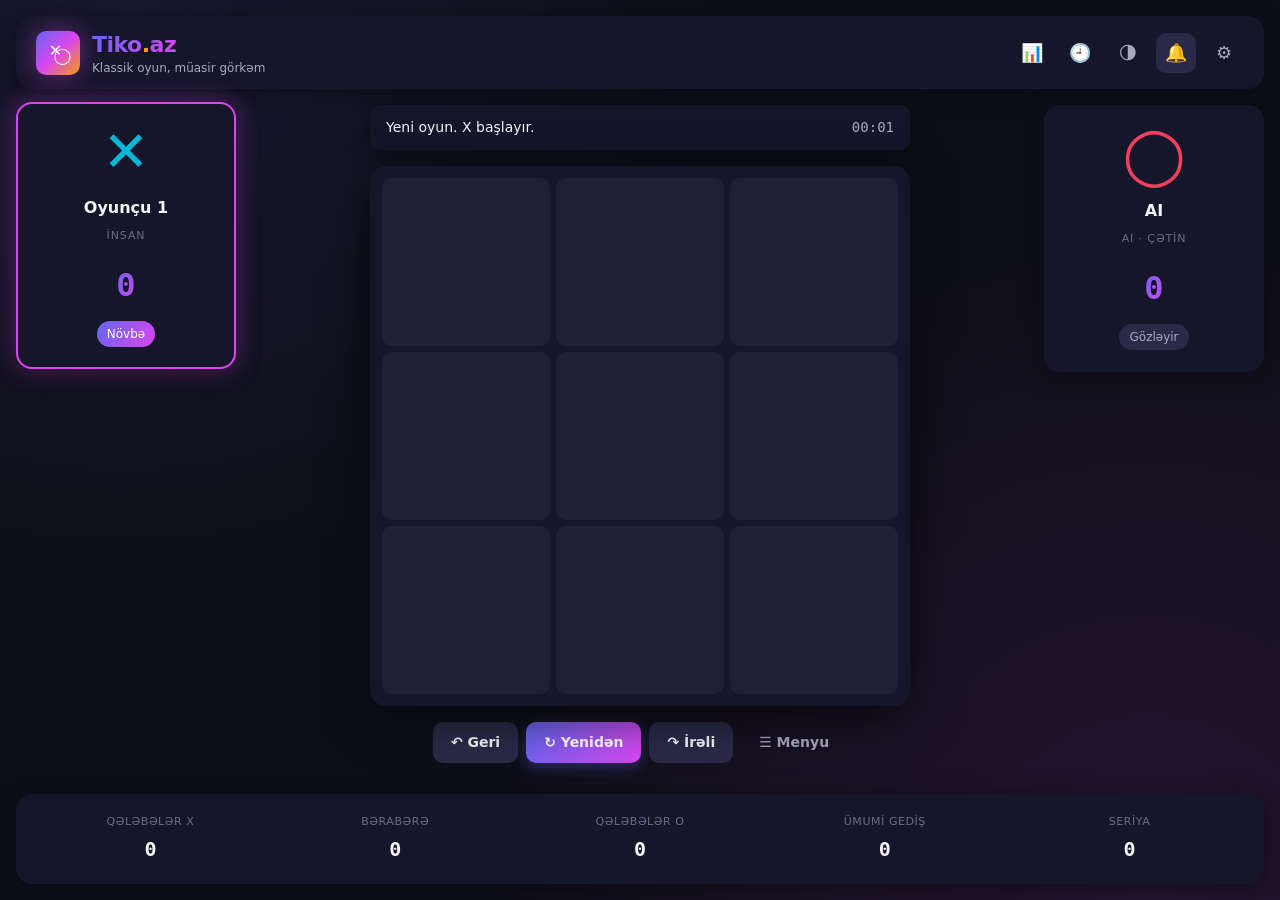
==== index.html @ 1c63ae8c "feat: initial release of Tiko.az v1.0.0 Vanilla HTML/CSS/JS X-O game with senior-level architecture." ====
<!DOCTYPE html>
<html lang="az">
<head>
  <meta charset="UTF-8" />
  <meta name="viewport" content="width=device-width, initial-scale=1.0, viewport-fit=cover" />
  <meta name="theme-color" content="#0F0F1A" />
  <meta name="description" content="Tiko.az — peşəkar X-O oyunu. Çoxlu lövhə ölçüsü, ağıllı AI rəqib, real-time statistika, gözəl interfeys." />
  <title>Tiko.az · X-O Oyunu</title>

  <link rel="icon" type="image/svg+xml" href="assets/icons/favicon.svg" />
  <link rel="manifest" href="manifest.webmanifest" />

  <link rel="stylesheet" href="styles/reset.css" />
  <link rel="stylesheet" href="styles/tokens.css" />
  <link rel="stylesheet" href="styles/layout.css" />
  <link rel="stylesheet" href="styles/components.css" />
  <link rel="stylesheet" href="styles/animations.css" />
  <link rel="stylesheet" href="styles/themes/classic.css" />
  <link rel="stylesheet" href="styles/themes/neon.css" />
  <link rel="stylesheet" href="styles/themes/minimal.css" />
</head>
<body data-theme="dark" data-skin="classic">
  <!-- ════════ Aplikasiya kökü ════════ -->
  <div id="app" class="app">

    <!-- ════════ Yuxarı zolaq ════════ -->
    <header class="topbar">
      <div class="brand">
        <div class="brand__mark" aria-hidden="true">
          <span class="brand__x">✕</span><span class="brand__o">◯</span>
        </div>
        <div class="brand__text">
          <h1 class="brand__title">Tiko<span class="brand__dot">.</span>az</h1>
          <p class="brand__tag">Klassik oyun, müasir görkəm</p>
        </div>
      </div>

      <nav class="topbar__actions" aria-label="Əsas alətlər">
        <button class="icon-btn" id="btn-stats" title="Statistika" aria-label="Statistika">📊</button>
        <button class="icon-btn" id="btn-history" title="Tarixçə" aria-label="Tarixçə">🕘</button>
        <button class="icon-btn" id="btn-theme" title="Mövzu dəyişdir" aria-label="Mövzu">🌗</button>
        <button class="icon-btn" id="btn-sound" title="Səs" aria-label="Səs">🔔</button>
        <button class="icon-btn" id="btn-settings" title="Tənzimləmələr" aria-label="Tənzimləmələr">⚙</button>
      </nav>
    </header>

    <!-- ════════ Əsas oyun sahəsi ════════ -->
    <main class="board-area" id="screen-game">
      <!-- Sol panel — oyunçu X -->
      <aside class="player-card" id="card-x" data-mark="X">
        <div class="player-card__symbol">✕</div>
        <div class="player-card__name" id="name-x">Oyunçu 1</div>
        <div class="player-card__role" id="role-x">İnsan</div>
        <div class="player-card__score" id="score-x">0</div>
        <div class="player-card__status" id="status-x">Növbə</div>
      </aside>

      <!-- Mərkəz — lövhə + status -->
      <section class="board-wrap">
        <div class="status-bar" role="status" aria-live="polite">
          <span class="status-bar__label" id="status-text">Yeni oyun. X başlayır.</span>
          <span class="status-bar__timer" id="timer">00:00</span>
        </div>

        <div class="board" id="board" role="grid" aria-label="Oyun lövhəsi"></div>

        <div class="board-toolbar">
          <button class="btn btn-secondary" id="btn-undo" title="Geri al (Ctrl+Z)">↶ Geri</button>
          <button class="btn btn-primary" id="btn-restart" title="Yenidən (R)">↻ Yenidən</button>
          <button class="btn btn-secondary" id="btn-redo" title="Yenidən tətbiq et">↷ İrəli</button>
          <button class="btn btn-ghost" id="btn-menu">☰ Menyu</button>
        </div>
      </section>

      <!-- Sağ panel — oyunçu O -->
      <aside class="player-card" id="card-o" data-mark="O">
        <div class="player-card__symbol">◯</div>
        <div class="player-card__name" id="name-o">AI</div>
        <div class="player-card__role" id="role-o">Çətin</div>
        <div class="player-card__score" id="score-o">0</div>
        <div class="player-card__status" id="status-o">Gözləyir</div>
      </aside>
    </main>

    <!-- ════════ Aşağı sayğac zolağı ════════ -->
    <footer class="scoreboard">
      <div class="scoreboard__item">
        <span class="scoreboard__label">Qələbələr X</span>
        <span class="scoreboard__value" id="meta-x-wins">0</span>
      </div>
      <div class="scoreboard__item">
        <span class="scoreboard__label">Bərabərə</span>
        <span class="scoreboard__value" id="meta-draws">0</span>
      </div>
      <div class="scoreboard__item">
        <span class="scoreboard__label">Qələbələr O</span>
        <span class="scoreboard__value" id="meta-o-wins">0</span>
      </div>
      <div class="scoreboard__item">
        <span class="scoreboard__label">Ümumi gediş</span>
        <span class="scoreboard__value" id="meta-moves">0</span>
      </div>
      <div class="scoreboard__item">
        <span class="scoreboard__label">Seriya</span>
        <span class="scoreboard__value" id="meta-streak">0</span>
      </div>
    </footer>

    <!-- ════════ Modal: Tənzimləmələr ════════ -->
    <dialog class="modal" id="modal-settings" aria-labelledby="settings-title">
      <form method="dialog" class="modal__inner">
        <header class="modal__header">
          <h2 id="settings-title">⚙ Tənzimləmələr</h2>
          <button class="icon-btn" value="cancel" aria-label="Bağla">✕</button>
        </header>
        <div class="modal__body">

          <fieldset class="field">
            <legend>Rejim</legend>
            <label><input type="radio" name="mode" value="pvp" /> İnsan vs İnsan</label>
            <label><input type="radio" name="mode" value="pvc" checked /> İnsan vs AI</label>
            <label><input type="radio" name="mode" value="cvc" /> AI vs AI (sınaq)</label>
          </fieldset>

          <fieldset class="field">
            <legend>AI çətinlik</legend>
            <label><input type="radio" name="difficulty" value="easy" /> Asan</label>
            <label><input type="radio" name="difficulty" value="medium" /> Orta</label>
            <label><input type="radio" name="difficulty" value="hard" checked /> Çətin</label>
            <label><input type="radio" name="difficulty" value="impossible" /> Mümkünsüz</label>
          </fieldset>

          <fieldset class="field field--row">
            <label>
              Lövhə ölçüsü
              <select name="boardSize">
                <option value="3">3 × 3</option>
                <option value="4">4 × 4</option>
                <option value="5">5 × 5</option>
                <option value="6">6 × 6</option>
                <option value="7">7 × 7</option>
              </select>
            </label>
            <label>
              Qalib şərti (cərgədə)
              <select name="winLength">
                <option value="3">3-lük</option>
                <option value="4">4-lük</option>
                <option value="5">5-lük</option>
              </select>
            </label>
          </fieldset>

          <fieldset class="field field--row">
            <label>
              Oyunçu 1 adı
              <input type="text" name="nameX" maxlength="14" placeholder="Oyunçu 1" />
            </label>
            <label>
              Oyunçu 2 adı
              <input type="text" name="nameO" maxlength="14" placeholder="Oyunçu 2" />
            </label>
          </fieldset>

          <fieldset class="field field--row">
            <label>
              Mövzu
              <select name="theme">
                <option value="dark">Tünd</option>
                <option value="light">Açıq</option>
              </select>
            </label>
            <label>
              Skin
              <select name="skin">
                <option value="classic">Klassik</option>
                <option value="neon">Neon</option>
                <option value="minimal">Minimal</option>
              </select>
            </label>
          </fieldset>

          <fieldset class="field field--row">
            <label>
              Hər gediş üçün vaxt (saniyə, 0 = limitsiz)
              <input type="number" name="moveTime" min="0" max="120" value="0" />
            </label>
            <label>
              Qarşılaşma uzunluğu
              <select name="matchLength">
                <option value="1">Tək oyun</option>
                <option value="3">3-dən ən yaxşısı</option>
                <option value="5">5-dən ən yaxşısı</option>
                <option value="7">7-dən ən yaxşısı</option>
              </select>
            </label>
          </fieldset>

          <fieldset class="field">
            <legend>Səs və effektlər</legend>
            <label><input type="checkbox" name="sound" checked /> Səs effektləri</label>
            <label><input type="checkbox" name="animations" checked /> Animasiyalar</label>
            <label><input type="checkbox" name="hints" /> İpucları (vurğulanır)</label>
            <label><input type="checkbox" name="confetti" checked /> Qələbədə konfetti</label>
          </fieldset>
        </div>

        <footer class="modal__footer">
          <button type="reset" class="btn btn-ghost" id="btn-reset-settings">Standart</button>
          <button type="submit" value="confirm" class="btn btn-primary">Yadda saxla və başla</button>
        </footer>
      </form>
    </dialog>

    <!-- ════════ Modal: Statistika ════════ -->
    <dialog class="modal" id="modal-stats" aria-labelledby="stats-title">
      <div class="modal__inner">
        <header class="modal__header">
          <h2 id="stats-title">📊 Lifetime statistika</h2>
          <button class="icon-btn" data-close aria-label="Bağla">✕</button>
        </header>
        <div class="modal__body" id="stats-body">
          <!-- doldurulur scripts/ui/stats-view.js -->
        </div>
        <footer class="modal__footer">
          <button class="btn btn-ghost" id="btn-stats-reset">Sıfırla</button>
          <button class="btn btn-primary" data-close>Bağla</button>
        </footer>
      </div>
    </dialog>

    <!-- ════════ Modal: Tarixçə ════════ -->
    <dialog class="modal" id="modal-history" aria-labelledby="history-title">
      <div class="modal__inner">
        <header class="modal__header">
          <h2 id="history-title">🕘 Gediş tarixçəsi</h2>
          <button class="icon-btn" data-close aria-label="Bağla">✕</button>
        </header>
        <div class="modal__body">
          <ol id="history-list" class="history-list" aria-label="Gedişlərin siyahısı"></ol>
        </div>
        <footer class="modal__footer">
          <button class="btn btn-secondary" id="btn-replay">▶ Təkrar oxut</button>
          <button class="btn btn-primary" data-close>Bağla</button>
        </footer>
      </div>
    </dialog>

    <!-- ════════ Modal: Oyun bitdi ════════ -->
    <dialog class="modal modal--center" id="modal-result" aria-labelledby="result-title">
      <div class="modal__inner result">
        <div class="result__icon" id="result-icon">🏆</div>
        <h2 id="result-title" class="result__title">Qalib: X</h2>
        <p class="result__sub" id="result-sub">3 gedişdə qələbə</p>
        <div class="result__actions">
          <button class="btn btn-primary" id="btn-play-again">↻ Yenidən oyna</button>
          <button class="btn btn-ghost" id="btn-result-menu">☰ Menyuya qayıt</button>
        </div>
      </div>
    </dialog>

    <!-- ════════ Toast ════════ -->
    <div id="toast" class="toast" role="status" aria-live="polite"></div>

    <!-- ════════ Konfetti kətanı ════════ -->
    <canvas id="confetti" class="confetti" aria-hidden="true"></canvas>
  </div>

  <!-- Klaviatura ipucu (yalnız screen reader üçün) -->
  <div class="sr-only" aria-live="polite" id="aria-status"></div>

  <script type="module" src="scripts/main.js"></script>
</body>
</html>
---- styles/tokens.css ----
/* Dizayn token-ləri — rəng, məsafə, künc, kölgə.
   Mövzu (data-theme) və skin (data-skin) ilə dəyişir. */

:root {
  /* Aksent qradiyenti */
  --grad-1: #6366F1;
  --grad-2: #D946EF;
  --grad-3: #F59E0B;

  /* Sabit aksentlər */
  --color-x: #06B6D4;
  --color-o: #F43F5E;
  --color-success: #84CC16;
  --color-warn: #FACC15;
  --color-error: #F43F5E;
  --color-violet: #8B5CF6;

  /* Şriftlər */
  --font-sans: -apple-system, BlinkMacSystemFont, "Segoe UI", "Inter", system-ui, sans-serif;
  --font-mono: "JetBrains Mono", "Fira Code", "Consolas", "Menlo", monospace;
  --font-display: "Inter", "Segoe UI", system-ui, sans-serif;

  /* Boşluqlar */
  --space-1: 4px;
  --space-2: 8px;
  --space-3: 12px;
  --space-4: 16px;
  --space-5: 20px;
  --space-6: 24px;
  --space-8: 32px;
  --space-10: 40px;
  --space-12: 48px;

  /* Künc radiusları */
  --radius-sm: 6px;
  --radius-md: 10px;
  --radius-lg: 16px;
  --radius-xl: 24px;
  --radius-pill: 999px;

  /* Animasiya zamanlamaları */
  --t-fast: 120ms;
  --t-base: 200ms;
  --t-slow: 360ms;
  --ease-out: cubic-bezier(0.16, 1, 0.3, 1);
  --ease-in-out: cubic-bezier(0.65, 0, 0.35, 1);
}

/* ───────── Tünd mövzu (standart) ───────── */
[data-theme="dark"] {
  --color-bg-deepest: #0B0B12;
  --color-bg-base:    #0F0F1A;
  --color-bg-card:    #16162B;
  --color-bg-elevated:#1F1F38;
  --color-bg-overlay: #2A2A48;
  --color-border:     #2D2D4A;
  --color-text:       #F4F4FA;
  --color-text-muted: #A8A8C0;
  --color-text-dim:   #6B6B8A;
  --color-accent:     var(--grad-1);
  --shadow-card:      0 4px 24px rgba(0, 0, 0, 0.4);
  --shadow-elev:      0 12px 48px rgba(0, 0, 0, 0.6);
  --glow:             0 0 24px rgba(217, 70, 239, 0.45);
}

/* ───────── Açıq mövzu ───────── */
[data-theme="light"] {
  --color-bg-deepest: #ECECF4;
  --color-bg-base:    #F4F4FA;
  --color-bg-card:    #FFFFFF;
  --color-bg-elevated:#FAFAFC;
  --color-bg-overlay: #ECECF4;
  --color-border:     #DBDBE7;
  --color-text:       #0B0B12;
  --color-text-muted: #4A4A65;
  --color-text-dim:   #8888A4;
  --color-accent:     var(--grad-1);
  --shadow-card:      0 4px 18px rgba(99, 102, 241, 0.08);
  --shadow-elev:      0 12px 36px rgba(99, 102, 241, 0.12);
  --glow:             0 0 24px rgba(217, 70, 239, 0.3);
}
---- styles/layout.css ----
/* Tətbiqin əsas düzümü */

body {
  font-family: var(--font-sans);
  background:
    radial-gradient(circle at 10% 0%, rgba(99, 102, 241, 0.10), transparent 40%),
    radial-gradient(circle at 90% 100%, rgba(217, 70, 239, 0.10), transparent 45%),
    var(--color-bg-base);
  color: var(--color-text);
  min-height: 100vh;
  min-height: 100dvh;
  overflow-x: hidden;
}

.app {
  display: grid;
  grid-template-rows: auto 1fr auto;
  min-height: 100vh;
  min-height: 100dvh;
  gap: var(--space-4);
  padding: var(--space-4);
  max-width: 1480px;
  margin: 0 auto;
}

/* ───── Yuxarı zolaq ───── */
.topbar {
  display: flex;
  align-items: center;
  justify-content: space-between;
  gap: var(--space-4);
  background: var(--color-bg-card);
  padding: var(--space-3) var(--space-5);
  border-radius: var(--radius-lg);
  box-shadow: var(--shadow-card);
}

.brand {
  display: flex;
  align-items: center;
  gap: var(--space-3);
}

.brand__mark {
  position: relative;
  width: 44px;
  height: 44px;
  display: grid;
  place-items: center;
  border-radius: var(--radius-md);
  background: linear-gradient(135deg, var(--grad-1), var(--grad-2), var(--grad-3));
  font-family: var(--font-display);
  font-weight: 800;
  color: #fff;
  font-size: 18px;
  letter-spacing: -1px;
  box-shadow: var(--glow);
}

.brand__x { font-size: 16px; transform: translate(-3px, -2px); position: absolute; }
.brand__o { font-size: 16px; transform: translate(4px, 3px); position: absolute; }

.brand__title {
  font-family: var(--font-display);
  font-weight: 800;
  font-size: 22px;
  letter-spacing: -0.5px;
  background: linear-gradient(120deg, var(--grad-1), var(--grad-2), var(--grad-3));
  background-clip: text;
  -webkit-background-clip: text;
  color: transparent;
}

.brand__dot {
  color: var(--grad-3);
  -webkit-text-fill-color: var(--grad-3);
}

.brand__tag {
  font-size: 12px;
  color: var(--color-text-muted);
  margin-top: -2px;
}

.topbar__actions {
  display: flex;
  gap: var(--space-2);
}

/* ───── Əsas oyun sahəsi (3 sütun: oyunçu | lövhə | oyunçu) ───── */
.board-area {
  display: grid;
  grid-template-columns: 220px 1fr 220px;
  gap: var(--space-5);
  align-items: start;
}

.board-wrap {
  display: flex;
  flex-direction: column;
  gap: var(--space-4);
  align-items: center;
  width: 100%;
}

/* ───── Aşağı sayğac zolağı ───── */
.scoreboard {
  display: grid;
  grid-template-columns: repeat(5, 1fr);
  gap: var(--space-2);
  background: var(--color-bg-card);
  padding: var(--space-3) var(--space-4);
  border-radius: var(--radius-lg);
  box-shadow: var(--shadow-card);
}

.scoreboard__item {
  display: flex;
  flex-direction: column;
  align-items: center;
  padding: var(--space-2);
  border-radius: var(--radius-md);
  transition: background var(--t-base) var(--ease-out);
}

.scoreboard__item:hover {
  background: var(--color-bg-overlay);
}

.scoreboard__label {
  font-size: 11px;
  color: var(--color-text-dim);
  text-transform: uppercase;
  letter-spacing: 0.05em;
  margin-bottom: var(--space-1);
}

.scoreboard__value {
  font-family: var(--font-mono);
  font-size: 20px;
  font-weight: 700;
  color: var(--color-text);
}

/* ───── Responsive ───── */
@media (max-width: 980px) {
  .board-area {
    grid-template-columns: 1fr;
    gap: var(--space-3);
  }
  .player-card {
    flex-direction: row !important;
    justify-content: space-between;
  }
  .scoreboard {
    grid-template-columns: repeat(3, 1fr);
  }
  .scoreboard__item:nth-child(4),
  .scoreboard__item:nth-child(5) {
    grid-column: span 1;
  }
}

@media (max-width: 560px) {
  .app { padding: var(--space-2); gap: var(--space-3); }
  .topbar { padding: var(--space-2) var(--space-3); }
  .brand__title { font-size: 18px; }
  .brand__tag { display: none; }
  .topbar__actions .icon-btn { width: 36px; height: 36px; font-size: 16px; }
  .scoreboard { grid-template-columns: repeat(3, 1fr); }
  .scoreboard__value { font-size: 16px; }
}
---- styles/components.css ----
/* Yenidən istifadə oluna bilən komponentlər */

/* ───── Düymələr ───── */
.btn {
  display: inline-flex;
  align-items: center;
  justify-content: center;
  gap: var(--space-2);
  padding: 10px 18px;
  border-radius: var(--radius-md);
  font-family: var(--font-sans);
  font-size: 14px;
  font-weight: 600;
  cursor: pointer;
  transition: transform var(--t-fast) var(--ease-out),
              background var(--t-base) var(--ease-out),
              box-shadow var(--t-base) var(--ease-out);
  user-select: none;
  white-space: nowrap;
}

.btn:hover { transform: translateY(-1px); }
.btn:active { transform: translateY(0) scale(0.98); }
.btn:disabled { opacity: 0.5; cursor: not-allowed; transform: none; }

.btn-primary {
  background: linear-gradient(120deg, var(--grad-1), var(--grad-2));
  color: #FFFFFF;
  box-shadow: 0 4px 14px rgba(99, 102, 241, 0.35);
}

.btn-primary:hover { box-shadow: 0 6px 20px rgba(217, 70, 239, 0.45); }

.btn-secondary {
  background: var(--color-bg-overlay);
  color: var(--color-text);
}

.btn-secondary:hover { background: var(--color-border); }

.btn-ghost {
  background: transparent;
  color: var(--color-text-muted);
}

.btn-ghost:hover {
  background: var(--color-bg-overlay);
  color: var(--color-text);
}

.icon-btn {
  width: 40px;
  height: 40px;
  display: grid;
  place-items: center;
  border-radius: var(--radius-md);
  font-size: 18px;
  background: transparent;
  color: var(--color-text-muted);
  transition: background var(--t-base), color var(--t-base), transform var(--t-fast);
}

.icon-btn:hover {
  background: var(--color-bg-overlay);
  color: var(--color-text);
  transform: translateY(-1px);
}

.icon-btn[aria-pressed="true"] {
  background: var(--color-bg-overlay);
  color: var(--grad-2);
}

/* ───── Status zolağı (lövhə üstündə) ───── */
.status-bar {
  display: flex;
  align-items: center;
  justify-content: space-between;
  gap: var(--space-4);
  width: 100%;
  max-width: 540px;
  background: var(--color-bg-card);
  padding: var(--space-3) var(--space-4);
  border-radius: var(--radius-md);
  box-shadow: var(--shadow-card);
}

.status-bar__label {
  font-size: 14px;
  font-weight: 500;
  color: var(--color-text);
}

.status-bar__timer {
  font-family: var(--font-mono);
  font-size: 14px;
  color: var(--color-text-muted);
  font-variant-numeric: tabular-nums;
}

/* ───── Lövhə ───── */
.board {
  display: grid;
  gap: 6px;
  padding: 12px;
  background: var(--color-bg-card);
  border-radius: var(--radius-lg);
  box-shadow: var(--shadow-elev);
  position: relative;
  /* Ölçü scripts/ui/board-view.js tərəfindən təyin olunur */
}

.cell {
  --cell-size: 110px;
  width: var(--cell-size);
  height: var(--cell-size);
  display: grid;
  place-items: center;
  font-family: var(--font-display);
  font-weight: 700;
  font-size: calc(var(--cell-size) * 0.55);
  background: var(--color-bg-elevated);
  color: var(--color-text);
  border-radius: var(--radius-md);
  cursor: pointer;
  position: relative;
  transition: background var(--t-base) var(--ease-out),
              transform var(--t-fast) var(--ease-out),
              box-shadow var(--t-base) var(--ease-out);
  user-select: none;
}

.cell:hover {
  background: var(--color-bg-overlay);
  transform: translateY(-2px);
  box-shadow: 0 6px 18px rgba(0, 0, 0, 0.25);
}

.cell:focus-visible {
  outline: 2px solid var(--grad-2);
  outline-offset: 3px;
}

.cell[disabled] { cursor: default; }
.cell[disabled]:hover { transform: none; box-shadow: none; background: var(--color-bg-elevated); }

.cell[data-mark="X"] { color: var(--color-x); }
.cell[data-mark="O"] { color: var(--color-o); }

/* Sonuncu gediş — yumşaq vurğu */
.cell[data-last="true"] {
  box-shadow: inset 0 0 0 2px var(--grad-2);
}

/* Qalib xətti üzərindəki xanalar */
.cell[data-winning="true"] {
  background: linear-gradient(135deg, rgba(99, 102, 241, 0.18), rgba(217, 70, 239, 0.18));
  box-shadow: inset 0 0 0 2px var(--grad-3), 0 0 24px rgba(245, 158, 11, 0.4);
  animation: cellPulse 1.4s ease-in-out infinite;
}

/* İpucu (settings.hints) */
.cell[data-hint="true"]::after {
  content: "";
  position: absolute;
  inset: 8px;
  border: 2px dashed var(--color-text-dim);
  border-radius: var(--radius-md);
  opacity: 0.5;
}

/* Hover preview (kölgə X/O) */
.cell:not([data-mark]):hover::before {
  content: attr(data-preview);
  position: absolute;
  inset: 0;
  display: grid;
  place-items: center;
  font-size: calc(var(--cell-size) * 0.55);
  color: var(--color-text-dim);
  opacity: 0.35;
  pointer-events: none;
}

/* ───── Lövhə alət sırası ───── */
.board-toolbar {
  display: flex;
  flex-wrap: wrap;
  justify-content: center;
  gap: var(--space-2);
  width: 100%;
  max-width: 540px;
}

/* ───── Oyunçu kartları ───── */
.player-card {
  display: flex;
  flex-direction: column;
  align-items: center;
  gap: var(--space-2);
  padding: var(--space-5);
  background: var(--color-bg-card);
  border-radius: var(--radius-lg);
  box-shadow: var(--shadow-card);
  border: 2px solid transparent;
  transition: border-color var(--t-base), transform var(--t-base);
}

.player-card[data-active="true"] {
  border-color: var(--grad-2);
  transform: translateY(-3px);
  box-shadow: var(--shadow-card), var(--glow);
}

.player-card__symbol {
  font-size: 56px;
  line-height: 1;
  font-family: var(--font-display);
  font-weight: 700;
  margin-bottom: var(--space-2);
}

.player-card[data-mark="X"] .player-card__symbol { color: var(--color-x); }
.player-card[data-mark="O"] .player-card__symbol { color: var(--color-o); }

.player-card__name {
  font-size: 16px;
  font-weight: 600;
  text-align: center;
  word-break: break-word;
}

.player-card__role {
  font-size: 11px;
  color: var(--color-text-dim);
  text-transform: uppercase;
  letter-spacing: 0.08em;
}

.player-card__score {
  font-family: var(--font-mono);
  font-size: 32px;
  font-weight: 800;
  background: linear-gradient(120deg, var(--grad-1), var(--grad-2));
  background-clip: text;
  -webkit-background-clip: text;
  color: transparent;
  margin-top: var(--space-2);
}

.player-card__status {
  font-size: 12px;
  color: var(--color-text-muted);
  padding: 4px 10px;
  border-radius: var(--radius-pill);
  background: var(--color-bg-overlay);
  margin-top: var(--space-1);
}

.player-card[data-active="true"] .player-card__status {
  background: linear-gradient(120deg, var(--grad-1), var(--grad-2));
  color: #fff;
}

/* ───── Modal ───── */
.modal {
  background: transparent;
  margin: auto;
  width: min(580px, 92vw);
  max-height: 90vh;
}

.modal::backdrop {
  background: rgba(11, 11, 18, 0.78);
  backdrop-filter: blur(10px);
  animation: backdropFade var(--t-base) var(--ease-out);
}

.modal__inner {
  background: var(--color-bg-card);
  border-radius: var(--radius-lg);
  box-shadow: var(--shadow-elev);
  border: 1px solid var(--color-border);
  display: flex;
  flex-direction: column;
  max-height: 90vh;
  overflow: hidden;
  animation: modalEnter var(--t-slow) var(--ease-out);
}

.modal--center .modal__inner {
  text-align: center;
  padding: var(--space-8) var(--space-6);
  align-items: center;
}

.modal__header {
  display: flex;
  align-items: center;
  justify-content: space-between;
  padding: var(--space-4) var(--space-5);
  border-bottom: 1px solid var(--color-border);
}

.modal__header h2 {
  font-family: var(--font-display);
  font-size: 18px;
  font-weight: 700;
}

.modal__body {
  padding: var(--space-5);
  overflow-y: auto;
  display: flex;
  flex-direction: column;
  gap: var(--space-4);
}

.modal__footer {
  padding: var(--space-4) var(--space-5);
  border-top: 1px solid var(--color-border);
  display: flex;
  justify-content: flex-end;
  gap: var(--space-2);
}

/* ───── Form sahələri ───── */
.field {
  display: flex;
  flex-direction: column;
  gap: var(--space-2);
  border: 0;
}

.field--row {
  flex-direction: row;
  flex-wrap: wrap;
  gap: var(--space-3);
}

.field--row > label {
  flex: 1 1 220px;
  display: flex;
  flex-direction: column;
  gap: var(--space-1);
  font-size: 12px;
  color: var(--color-text-muted);
}

.field legend {
  font-size: 12px;
  font-weight: 600;
  text-transform: uppercase;
  letter-spacing: 0.08em;
  color: var(--color-text-dim);
  margin-bottom: var(--space-2);
}

.field label {
  display: flex;
  align-items: center;
  gap: var(--space-2);
  font-size: 14px;
}

.field input[type="text"],
.field input[type="number"],
.field select {
  padding: 10px 12px;
  background: var(--color-bg-elevated);
  border: 1px solid var(--color-border);
  border-radius: var(--radius-md);
  font-size: 14px;
  color: var(--color-text);
  transition: border-color var(--t-base);
  width: 100%;
}

.field input:focus,
.field select:focus {
  border-color: var(--grad-2);
  outline: none;
}

.field input[type="checkbox"],
.field input[type="radio"] {
  accent-color: var(--grad-2);
  width: 16px;
  height: 16px;
}

/* ───── Result modal ───── */
.result__icon {
  font-size: 80px;
  line-height: 1;
  margin-bottom: var(--space-3);
  animation: bounceIn 600ms var(--ease-out);
}

.result__title {
  font-family: var(--font-display);
  font-size: 28px;
  font-weight: 800;
  background: linear-gradient(120deg, var(--grad-1), var(--grad-2), var(--grad-3));
  background-clip: text;
  -webkit-background-clip: text;
  color: transparent;
  margin-bottom: var(--space-2);
}

.result__sub {
  color: var(--color-text-muted);
  margin-bottom: var(--space-6);
}

.result__actions {
  display: flex;
  gap: var(--space-3);
  flex-wrap: wrap;
  justify-content: center;
}

/* ───── Tarixçə siyahısı ───── */
.history-list {
  display: grid;
  grid-template-columns: repeat(auto-fill, minmax(72px, 1fr));
  gap: var(--space-2);
}

.history-list li {
  display: flex;
  align-items: center;
  justify-content: center;
  gap: var(--space-1);
  padding: var(--space-2);
  background: var(--color-bg-elevated);
  border-radius: var(--radius-sm);
  font-family: var(--font-mono);
  font-size: 12px;
}

.history-list li[data-mark="X"] { color: var(--color-x); }
.history-list li[data-mark="O"] { color: var(--color-o); }

/* ───── Statistika kartları ───── */
.stat-grid {
  display: grid;
  grid-template-columns: repeat(auto-fit, minmax(140px, 1fr));
  gap: var(--space-3);
}

.stat-card {
  background: var(--color-bg-elevated);
  padding: var(--space-3);
  border-radius: var(--radius-md);
  text-align: center;
}

.stat-card__label {
  font-size: 11px;
  color: var(--color-text-dim);
  text-transform: uppercase;
  letter-spacing: 0.05em;
}

.stat-card__value {
  font-family: var(--font-mono);
  font-size: 24px;
  font-weight: 800;
  margin-top: var(--space-1);
  background: linear-gradient(120deg, var(--grad-1), var(--grad-2));
  background-clip: text;
  -webkit-background-clip: text;
  color: transparent;
}

.bar {
  height: 10px;
  background: var(--color-bg-elevated);
  border-radius: var(--radius-pill);
  overflow: hidden;
  display: flex;
}

.bar__seg {
  height: 100%;
  transition: width var(--t-slow) var(--ease-out);
}

.bar__seg--x { background: var(--color-x); }
.bar__seg--draw { background: var(--color-text-dim); }
.bar__seg--o { background: var(--color-o); }

.legend {
  display: flex;
  gap: var(--space-3);
  flex-wrap: wrap;
  font-size: 12px;
  color: var(--color-text-muted);
}

.legend__dot {
  display: inline-block;
  width: 10px;
  height: 10px;
  border-radius: var(--radius-pill);
  margin-right: 6px;
  vertical-align: middle;
}

/* ───── Toast ───── */
.toast {
  position: fixed;
  bottom: var(--space-5);
  left: 50%;
  transform: translateX(-50%) translateY(80px);
  background: var(--color-bg-elevated);
  color: var(--color-text);
  padding: 12px 20px;
  border-radius: var(--radius-md);
  box-shadow: var(--shadow-elev);
  font-size: 14px;
  font-weight: 500;
  pointer-events: none;
  opacity: 0;
  transition: opacity var(--t-base), transform var(--t-base);
  z-index: 50;
}

.toast--show {
  opacity: 1;
  transform: translateX(-50%) translateY(0);
}

/* ───── Konfetti ───── */
.confetti {
  position: fixed;
  inset: 0;
  pointer-events: none;
  z-index: 100;
}
---- styles/animations.css ----
/* Animasiya keyframe-ləri */

@keyframes cellPulse {
  0%, 100% { transform: scale(1); }
  50% { transform: scale(1.04); }
}

@keyframes markPop {
  0% { transform: scale(0.4); opacity: 0; }
  60% { transform: scale(1.15); opacity: 1; }
  100% { transform: scale(1); opacity: 1; }
}

.cell[data-mark]:not([data-winning="true"]) {
  animation: markPop 280ms var(--ease-out) both;
}

@keyframes modalEnter {
  from { transform: translateY(20px) scale(0.96); opacity: 0; }
  to   { transform: translateY(0) scale(1); opacity: 1; }
}

@keyframes backdropFade {
  from { opacity: 0; }
  to   { opacity: 1; }
}

@keyframes bounceIn {
  0% { transform: scale(0.3); opacity: 0; }
  60% { transform: scale(1.15); opacity: 1; }
  100% { transform: scale(1); opacity: 1; }
}

@keyframes shake {
  0%, 100% { transform: translateX(0); }
  20%, 60% { transform: translateX(-6px); }
  40%, 80% { transform: translateX(6px); }
}

.shake { animation: shake 320ms var(--ease-in-out); }

@keyframes glow {
  0%, 100% { box-shadow: 0 0 12px rgba(217, 70, 239, 0.4); }
  50% { box-shadow: 0 0 24px rgba(245, 158, 11, 0.6); }
}

/* Animasiyaları söndürmək üçün ümumi sinif (settings.animations) */
[data-animations="off"] *,
[data-animations="off"] *::before,
[data-animations="off"] *::after {
  animation: none !important;
  transition: none !important;
}
---- styles/themes/classic.css ----
/* Klassik skin — standart görkəm */
[data-skin="classic"] .cell {
  border-radius: var(--radius-md);
}
[data-skin="classic"] .board {
  background: var(--color-bg-card);
}
---- styles/themes/neon.css ----
/* Neon skin — parlaq, retro arcade */
[data-skin="neon"] {
  --color-x: #00FFFF;
  --color-o: #FF00AA;
}

[data-skin="neon"] .board {
  background: #050514;
  border: 1px solid #1A1A40;
  box-shadow: 0 0 32px rgba(99, 102, 241, 0.4), inset 0 0 24px rgba(217, 70, 239, 0.15);
}

[data-skin="neon"] .cell {
  background: #0A0A22;
  color: var(--color-x);
  border: 1px solid #1F1F4A;
  text-shadow: 0 0 10px currentColor;
}

[data-skin="neon"] .cell[data-mark="X"] { color: #00FFFF; text-shadow: 0 0 16px #00FFFF; }
[data-skin="neon"] .cell[data-mark="O"] { color: #FF00AA; text-shadow: 0 0 16px #FF00AA; }

[data-skin="neon"] .cell[data-winning="true"] {
  background: rgba(245, 158, 11, 0.15);
  box-shadow: 0 0 28px var(--grad-3), inset 0 0 16px var(--grad-3);
}

[data-skin="neon"] .player-card[data-mark="X"] .player-card__symbol {
  color: #00FFFF;
  text-shadow: 0 0 18px #00FFFF;
}

[data-skin="neon"] .player-card[data-mark="O"] .player-card__symbol {
  color: #FF00AA;
  text-shadow: 0 0 18px #FF00AA;
}
---- styles/themes/minimal.css ----
/* Minimal skin — sakit, mətn-əsaslı */
[data-skin="minimal"] {
  --color-x: #1A1A2E;
  --color-o: #6B6B8A;
}

[data-theme="dark"][data-skin="minimal"] {
  --color-x: #F4F4FA;
  --color-o: #A8A8C0;
}

[data-skin="minimal"] .board {
  background: transparent;
  box-shadow: none;
  padding: 0;
}

[data-skin="minimal"] .cell {
  background: transparent;
  border: 1px solid var(--color-border);
  border-radius: 0;
}

[data-skin="minimal"] .cell:hover {
  background: var(--color-bg-overlay);
  transform: none;
  box-shadow: none;
}

[data-skin="minimal"] .cell[data-winning="true"] {
  background: var(--color-bg-overlay);
  box-shadow: inset 0 0 0 2px var(--grad-2);
}
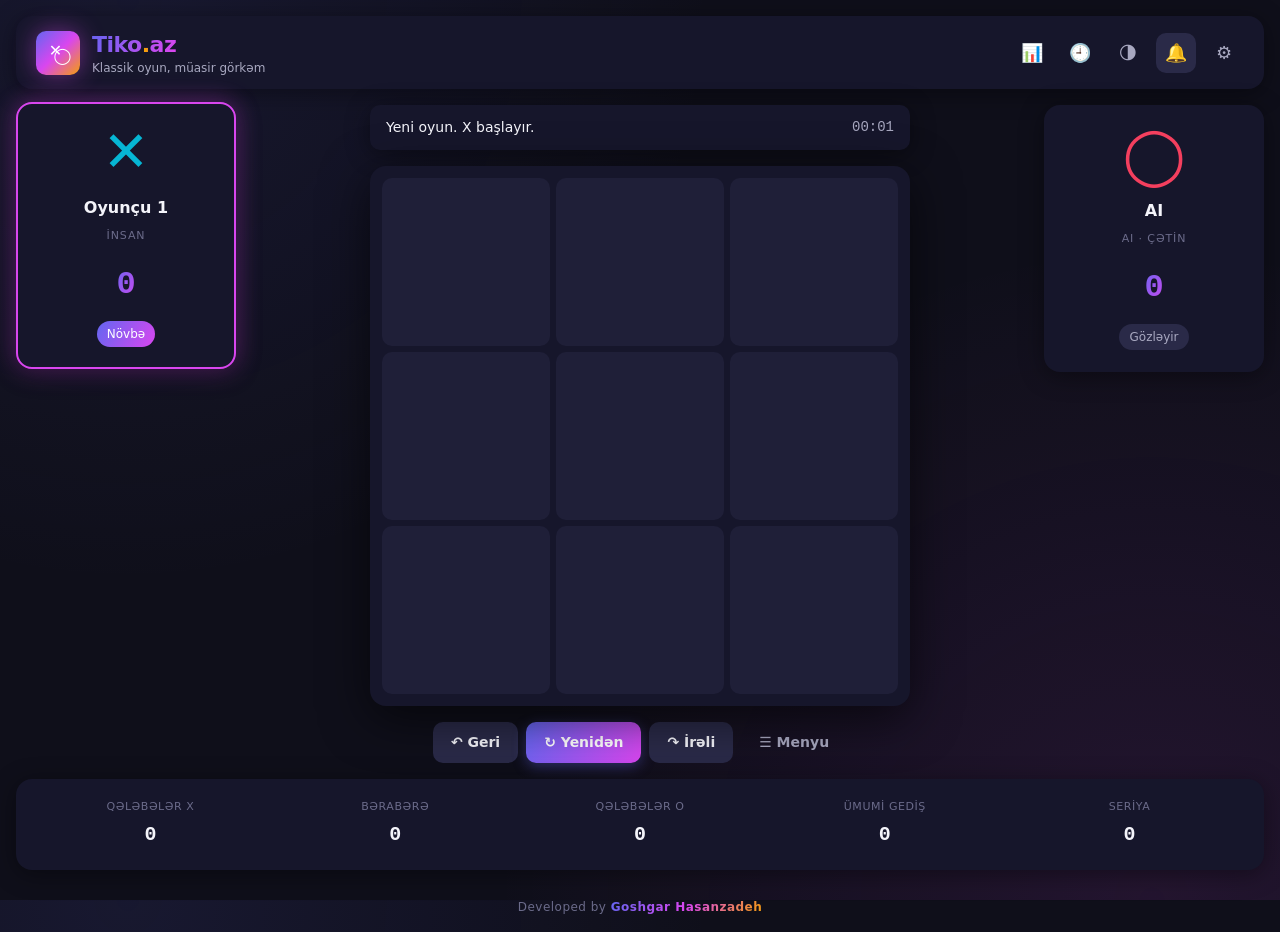
==== commit c4f3adab: "feat: add author credit footer" ====
--- a/index.html
+++ b/index.html
@@ -18,6 +18,7 @@
   <link rel="stylesheet" href="styles/themes/classic.css" />
   <link rel="stylesheet" href="styles/themes/neon.css" />
   <link rel="stylesheet" href="styles/themes/minimal.css" />
+  <link rel="stylesheet" href="styles/menu.css" />
 </head>
 <body data-theme="dark" data-skin="classic">
   <!-- ════════ Aplikasiya kökü ════════ -->
@@ -106,103 +107,238 @@
       </div>
     </footer>
 
+    <!-- ════════ Müəllif kredi sətri ════════ -->
+    <p class="credit">
+      Developed by
+      <a href="https://github.com/goshgarhasanov" target="_blank" rel="noopener">Goshgar Hasanzadeh</a>
+    </p>
+
     <!-- ════════ Modal: Tənzimləmələr ════════ -->
-    <dialog class="modal" id="modal-settings" aria-labelledby="settings-title">
-      <form method="dialog" class="modal__inner">
-        <header class="modal__header">
-          <h2 id="settings-title">⚙ Tənzimləmələr</h2>
-          <button class="icon-btn" value="cancel" aria-label="Bağla">✕</button>
+    <dialog class="modal modal--wide" id="modal-settings" aria-labelledby="settings-title">
+      <form method="dialog" class="modal__inner settings">
+        <header class="settings__hero">
+          <div class="settings__hero-text">
+            <span class="settings__eyebrow">Tənzimləmələr</span>
+            <h2 id="settings-title" class="settings__title">Yeni oyun qurmaq</h2>
+            <p class="settings__sub">Rejimi, çətinliyi və görkəmi öz zövqünə uyğunlaşdır</p>
+          </div>
+          <button type="button" class="icon-btn settings__close" data-close aria-label="Bağla">✕</button>
         </header>
-        <div class="modal__body">
-
-          <fieldset class="field">
-            <legend>Rejim</legend>
-            <label><input type="radio" name="mode" value="pvp" /> İnsan vs İnsan</label>
-            <label><input type="radio" name="mode" value="pvc" checked /> İnsan vs AI</label>
-            <label><input type="radio" name="mode" value="cvc" /> AI vs AI (sınaq)</label>
-          </fieldset>
-
-          <fieldset class="field">
-            <legend>AI çətinlik</legend>
-            <label><input type="radio" name="difficulty" value="easy" /> Asan</label>
-            <label><input type="radio" name="difficulty" value="medium" /> Orta</label>
-            <label><input type="radio" name="difficulty" value="hard" checked /> Çətin</label>
-            <label><input type="radio" name="difficulty" value="impossible" /> Mümkünsüz</label>
-          </fieldset>
-
-          <fieldset class="field field--row">
-            <label>
-              Lövhə ölçüsü
-              <select name="boardSize">
-                <option value="3">3 × 3</option>
-                <option value="4">4 × 4</option>
-                <option value="5">5 × 5</option>
-                <option value="6">6 × 6</option>
-                <option value="7">7 × 7</option>
-              </select>
-            </label>
-            <label>
-              Qalib şərti (cərgədə)
-              <select name="winLength">
-                <option value="3">3-lük</option>
-                <option value="4">4-lük</option>
-                <option value="5">5-lük</option>
-              </select>
-            </label>
-          </fieldset>
-
-          <fieldset class="field field--row">
-            <label>
-              Oyunçu 1 adı
-              <input type="text" name="nameX" maxlength="14" placeholder="Oyunçu 1" />
-            </label>
-            <label>
-              Oyunçu 2 adı
-              <input type="text" name="nameO" maxlength="14" placeholder="Oyunçu 2" />
-            </label>
-          </fieldset>
-
-          <fieldset class="field field--row">
-            <label>
-              Mövzu
-              <select name="theme">
-                <option value="dark">Tünd</option>
-                <option value="light">Açıq</option>
-              </select>
-            </label>
-            <label>
-              Skin
-              <select name="skin">
-                <option value="classic">Klassik</option>
-                <option value="neon">Neon</option>
-                <option value="minimal">Minimal</option>
-              </select>
-            </label>
-          </fieldset>
-
-          <fieldset class="field field--row">
-            <label>
-              Hər gediş üçün vaxt (saniyə, 0 = limitsiz)
-              <input type="number" name="moveTime" min="0" max="120" value="0" />
-            </label>
-            <label>
-              Qarşılaşma uzunluğu
-              <select name="matchLength">
-                <option value="1">Tək oyun</option>
-                <option value="3">3-dən ən yaxşısı</option>
-                <option value="5">5-dən ən yaxşısı</option>
-                <option value="7">7-dən ən yaxşısı</option>
-              </select>
-            </label>
-          </fieldset>
-
-          <fieldset class="field">
-            <legend>Səs və effektlər</legend>
-            <label><input type="checkbox" name="sound" checked /> Səs effektləri</label>
-            <label><input type="checkbox" name="animations" checked /> Animasiyalar</label>
-            <label><input type="checkbox" name="hints" /> İpucları (vurğulanır)</label>
-            <label><input type="checkbox" name="confetti" checked /> Qələbədə konfetti</label>
-          </fieldset>
+
+        <div class="modal__body settings__body">
+
+          <!-- Rejim — vizual kartlar -->
+          <section class="sec">
+            <div class="sec__head">
+              <span class="sec__icon">🎯</span>
+              <h3 class="sec__title">Oyun rejimi</h3>
+            </div>
+            <div class="card-grid card-grid--3">
+              <label class="card-pick">
+                <input type="radio" name="mode" value="pvp" />
+                <div class="card-pick__inner">
+                  <div class="card-pick__icon">👥</div>
+                  <div class="card-pick__title">İnsan · İnsan</div>
+                  <div class="card-pick__desc">Eyni qurğuda iki nəfər</div>
+                </div>
+              </label>
+              <label class="card-pick">
+                <input type="radio" name="mode" value="pvc" checked />
+                <div class="card-pick__inner">
+                  <div class="card-pick__icon">🧠</div>
+                  <div class="card-pick__title">İnsan · AI</div>
+                  <div class="card-pick__desc">Süni intellekt rəqibi</div>
+                </div>
+              </label>
+              <label class="card-pick">
+                <input type="radio" name="mode" value="cvc" />
+                <div class="card-pick__inner">
+                  <div class="card-pick__icon">🤖</div>
+                  <div class="card-pick__title">AI · AI</div>
+                  <div class="card-pick__desc">İzləmə rejimi</div>
+                </div>
+              </label>
+            </div>
+          </section>
+
+          <!-- AI çətinlik — chip-lər -->
+          <section class="sec" data-show-when="mode!=pvp">
+            <div class="sec__head">
+              <span class="sec__icon">🤖</span>
+              <h3 class="sec__title">AI çətinliyi</h3>
+            </div>
+            <div class="chip-row">
+              <label class="chip" data-tone="success">
+                <input type="radio" name="difficulty" value="easy" />
+                <span class="chip__dot"></span>
+                <span class="chip__label">Asan</span>
+              </label>
+              <label class="chip" data-tone="warn">
+                <input type="radio" name="difficulty" value="medium" />
+                <span class="chip__dot"></span>
+                <span class="chip__label">Orta</span>
+              </label>
+              <label class="chip" data-tone="amber">
+                <input type="radio" name="difficulty" value="hard" checked />
+                <span class="chip__dot"></span>
+                <span class="chip__label">Çətin</span>
+              </label>
+              <label class="chip" data-tone="danger">
+                <input type="radio" name="difficulty" value="impossible" />
+                <span class="chip__dot"></span>
+                <span class="chip__label">Mümkünsüz</span>
+              </label>
+            </div>
+          </section>
+
+          <!-- Lövhə ölçüsü — vizual grid preview-ləri -->
+          <section class="sec">
+            <div class="sec__head">
+              <span class="sec__icon">🎲</span>
+              <h3 class="sec__title">Lövhə ölçüsü</h3>
+              <span class="sec__hint" id="winLengthHint">Qalib: 3 ardıcıl</span>
+            </div>
+            <div class="size-row">
+              <label class="size-pick"><input type="radio" name="boardSize" value="3" checked />
+                <span class="size-pick__inner">
+                  <span class="size-pick__grid" data-size="3"></span>
+                  <span class="size-pick__label">3 × 3</span>
+                </span>
+              </label>
+              <label class="size-pick"><input type="radio" name="boardSize" value="4" />
+                <span class="size-pick__inner">
+                  <span class="size-pick__grid" data-size="4"></span>
+                  <span class="size-pick__label">4 × 4</span>
+                </span>
+              </label>
+              <label class="size-pick"><input type="radio" name="boardSize" value="5" />
+                <span class="size-pick__inner">
+                  <span class="size-pick__grid" data-size="5"></span>
+                  <span class="size-pick__label">5 × 5</span>
+                </span>
+              </label>
+              <label class="size-pick"><input type="radio" name="boardSize" value="6" />
+                <span class="size-pick__inner">
+                  <span class="size-pick__grid" data-size="6"></span>
+                  <span class="size-pick__label">6 × 6</span>
+                </span>
+              </label>
+              <label class="size-pick"><input type="radio" name="boardSize" value="7" />
+                <span class="size-pick__inner">
+                  <span class="size-pick__grid" data-size="7"></span>
+                  <span class="size-pick__label">7 × 7</span>
+                </span>
+              </label>
+            </div>
+            <!-- Qalib şərti slider/segmented -->
+            <div class="seg" role="radiogroup" aria-label="Qalib şərti">
+              <label class="seg__opt"><input type="radio" name="winLength" value="3" checked /><span>3 ardıcıl</span></label>
+              <label class="seg__opt"><input type="radio" name="winLength" value="4" /><span>4 ardıcıl</span></label>
+              <label class="seg__opt"><input type="radio" name="winLength" value="5" /><span>5 ardıcıl</span></label>
+            </div>
+          </section>
+
+          <!-- Oyunçu adları -->
+          <section class="sec">
+            <div class="sec__head">
+              <span class="sec__icon">👤</span>
+              <h3 class="sec__title">Oyunçu adları</h3>
+            </div>
+            <div class="name-row">
+              <div class="name-input">
+                <span class="name-input__symbol" style="color: var(--color-x)">✕</span>
+                <input type="text" name="nameX" maxlength="14" placeholder="Oyunçu 1" />
+              </div>
+              <div class="name-input">
+                <span class="name-input__symbol" style="color: var(--color-o)">◯</span>
+                <input type="text" name="nameO" maxlength="14" placeholder="Oyunçu 2" />
+              </div>
+            </div>
+          </section>
+
+          <!-- Mövzu və skin — swatch-lər -->
+          <section class="sec">
+            <div class="sec__head">
+              <span class="sec__icon">🎨</span>
+              <h3 class="sec__title">Görkəm</h3>
+            </div>
+
+            <div class="sub-label">Mövzu</div>
+            <div class="seg" role="radiogroup" aria-label="Mövzu">
+              <label class="seg__opt"><input type="radio" name="theme" value="dark" checked /><span>🌙 Tünd</span></label>
+              <label class="seg__opt"><input type="radio" name="theme" value="light" /><span>☀ Açıq</span></label>
+            </div>
+
+            <div class="sub-label" style="margin-top:14px">Skin</div>
+            <div class="skin-row">
+              <label class="skin-pick">
+                <input type="radio" name="skin" value="classic" checked />
+                <span class="skin-pick__preview skin-pick__preview--classic"></span>
+                <span class="skin-pick__name">Klassik</span>
+              </label>
+              <label class="skin-pick">
+                <input type="radio" name="skin" value="neon" />
+                <span class="skin-pick__preview skin-pick__preview--neon"></span>
+                <span class="skin-pick__name">Neon</span>
+              </label>
+              <label class="skin-pick">
+                <input type="radio" name="skin" value="minimal" />
+                <span class="skin-pick__preview skin-pick__preview--minimal"></span>
+                <span class="skin-pick__name">Minimal</span>
+              </label>
+            </div>
+          </section>
+
+          <!-- Qarşılaşma + vaxt -->
+          <section class="sec">
+            <div class="sec__head">
+              <span class="sec__icon">🏆</span>
+              <h3 class="sec__title">Qarşılaşma</h3>
+            </div>
+            <div class="sub-label">Uzunluq</div>
+            <div class="seg" role="radiogroup" aria-label="Qarşılaşma uzunluğu">
+              <label class="seg__opt"><input type="radio" name="matchLength" value="1" checked /><span>1 oyun</span></label>
+              <label class="seg__opt"><input type="radio" name="matchLength" value="3" /><span>3 oyundan</span></label>
+              <label class="seg__opt"><input type="radio" name="matchLength" value="5" /><span>5 oyundan</span></label>
+              <label class="seg__opt"><input type="radio" name="matchLength" value="7" /><span>7 oyundan</span></label>
+            </div>
+
+            <div class="sub-label" style="margin-top:14px">Hər gediş üçün vaxt</div>
+            <div class="time-row">
+              <input type="range" name="moveTime" min="0" max="60" step="5" value="0" id="moveTimeRange" />
+              <span class="time-row__value" id="moveTimeValue">Limitsiz</span>
+            </div>
+          </section>
+
+          <!-- Switch-lər -->
+          <section class="sec">
+            <div class="sec__head">
+              <span class="sec__icon">🔊</span>
+              <h3 class="sec__title">Səs və effektlər</h3>
+            </div>
+            <div class="switch-grid">
+              <label class="switch">
+                <input type="checkbox" name="sound" checked />
+                <span class="switch__track"><span class="switch__thumb"></span></span>
+                <span class="switch__text">Səs effektləri</span>
+              </label>
+              <label class="switch">
+                <input type="checkbox" name="animations" checked />
+                <span class="switch__track"><span class="switch__thumb"></span></span>
+                <span class="switch__text">Animasiyalar</span>
+              </label>
+              <label class="switch">
+                <input type="checkbox" name="hints" />
+                <span class="switch__track"><span class="switch__thumb"></span></span>
+                <span class="switch__text">İpuçları</span>
+              </label>
+              <label class="switch">
+                <input type="checkbox" name="confetti" checked />
+                <span class="switch__track"><span class="switch__thumb"></span></span>
+                <span class="switch__text">Konfetti</span>
+              </label>
+            </div>
+          </section>
         </div>
 
         <footer class="modal__footer">
@@ -254,7 +390,8 @@
         <p class="result__sub" id="result-sub">3 gedişdə qələbə</p>
         <div class="result__actions">
           <button class="btn btn-primary" id="btn-play-again">↻ Yenidən oyna</button>
-          <button class="btn btn-ghost" id="btn-result-menu">☰ Menyuya qayıt</button>
+          <button class="btn btn-secondary" id="btn-result-replay">▶ Təkrar oxut</button>
+          <button class="btn btn-ghost" id="btn-result-menu">☰ Menyu</button>
         </div>
       </div>
     </dialog>
--- a/styles/components.css
+++ b/styles/components.css
@@ -539,3 +539,22 @@
   pointer-events: none;
   z-index: 100;
 }
+
+/* ───── Müəllif kredi ───── */
+.credit {
+  text-align: center;
+  font-size: 12px;
+  color: var(--color-text-dim);
+  margin-top: var(--space-3);
+  letter-spacing: 0.04em;
+}
+.credit a {
+  background: linear-gradient(120deg, var(--grad-1), var(--grad-2), var(--grad-3));
+  background-clip: text;
+  -webkit-background-clip: text;
+  color: transparent;
+  font-weight: 600;
+  text-decoration: none;
+  transition: opacity var(--t-base);
+}
+.credit a:hover { opacity: 0.7; }
--- a/styles/menu.css
+++ b/styles/menu.css
@@ -0,0 +1,599 @@
+/* ════════ Yeni "settings" menyu dizaynı ════════
+   Vizual kartlar, chip-lər, switch-lər, skin preview-ləri.
+   Tam mobil uyumlu (≥360 px).
+*/
+
+.modal--wide { width: min(820px, 96vw); }
+
+.settings { padding: 0; }
+
+/* ───── Hero başlığı ───── */
+.settings__hero {
+  position: relative;
+  padding: var(--space-6) var(--space-6) var(--space-5);
+  background:
+    radial-gradient(circle at 0% 0%, rgba(99, 102, 241, 0.22), transparent 50%),
+    radial-gradient(circle at 100% 100%, rgba(217, 70, 239, 0.20), transparent 55%),
+    linear-gradient(135deg, rgba(99, 102, 241, 0.08), rgba(245, 158, 11, 0.05));
+  border-bottom: 1px solid var(--color-border);
+}
+
+.settings__eyebrow {
+  font-size: 11px;
+  font-weight: 700;
+  letter-spacing: 0.2em;
+  text-transform: uppercase;
+  color: var(--grad-2);
+}
+
+.settings__title {
+  font-family: var(--font-display);
+  font-size: 26px;
+  font-weight: 800;
+  line-height: 1.15;
+  margin-top: 4px;
+  background: linear-gradient(120deg, var(--grad-1), var(--grad-2), var(--grad-3));
+  background-clip: text;
+  -webkit-background-clip: text;
+  color: transparent;
+}
+
+.settings__sub {
+  font-size: 13px;
+  color: var(--color-text-muted);
+  margin-top: 4px;
+}
+
+.settings__close {
+  position: absolute;
+  top: 14px;
+  right: 14px;
+}
+
+/* ───── Body ───── */
+.settings__body {
+  padding: var(--space-5) var(--space-6) var(--space-2);
+  display: flex;
+  flex-direction: column;
+  gap: var(--space-6);
+}
+
+/* ───── Hər bölmə ───── */
+.sec { display: flex; flex-direction: column; gap: var(--space-3); }
+
+.sec__head {
+  display: flex;
+  align-items: center;
+  gap: var(--space-2);
+}
+
+.sec__icon {
+  width: 32px;
+  height: 32px;
+  display: grid;
+  place-items: center;
+  border-radius: var(--radius-md);
+  background: linear-gradient(135deg, var(--color-bg-elevated), var(--color-bg-overlay));
+  font-size: 16px;
+}
+
+.sec__title {
+  font-family: var(--font-display);
+  font-size: 14px;
+  font-weight: 700;
+  letter-spacing: 0.02em;
+  color: var(--color-text);
+}
+
+.sec__hint {
+  margin-left: auto;
+  font-size: 12px;
+  color: var(--color-text-dim);
+  background: var(--color-bg-elevated);
+  padding: 4px 10px;
+  border-radius: var(--radius-pill);
+}
+
+.sub-label {
+  font-size: 11px;
+  text-transform: uppercase;
+  letter-spacing: 0.1em;
+  color: var(--color-text-dim);
+  margin-bottom: 6px;
+}
+
+/* ────────────────────────────────────────────────
+   1) Card-pick — böyük seçim kartları (rejim üçün)
+   ──────────────────────────────────────────────── */
+.card-grid {
+  display: grid;
+  gap: var(--space-2);
+}
+.card-grid--3 { grid-template-columns: repeat(3, 1fr); }
+
+.card-pick {
+  position: relative;
+  cursor: pointer;
+  border-radius: var(--radius-md);
+  transition: transform var(--t-fast) var(--ease-out);
+}
+
+.card-pick input { position: absolute; opacity: 0; pointer-events: none; }
+
+.card-pick__inner {
+  background: var(--color-bg-elevated);
+  border: 2px solid var(--color-border);
+  border-radius: var(--radius-md);
+  padding: var(--space-3) var(--space-3);
+  text-align: center;
+  display: flex;
+  flex-direction: column;
+  align-items: center;
+  gap: 4px;
+  transition: border-color var(--t-base), background var(--t-base), transform var(--t-fast);
+}
+
+.card-pick:hover .card-pick__inner {
+  border-color: var(--grad-2);
+  transform: translateY(-2px);
+}
+
+.card-pick input:checked + .card-pick__inner {
+  border-color: transparent;
+  background:
+    linear-gradient(var(--color-bg-card), var(--color-bg-card)) padding-box,
+    linear-gradient(135deg, var(--grad-1), var(--grad-2), var(--grad-3)) border-box;
+  border: 2px solid transparent;
+  box-shadow: 0 6px 22px rgba(217, 70, 239, 0.22);
+}
+
+.card-pick__icon { font-size: 28px; line-height: 1; }
+.card-pick__title { font-size: 13px; font-weight: 700; color: var(--color-text); }
+.card-pick__desc { font-size: 11px; color: var(--color-text-muted); }
+
+/* ────────────────────────────────────────────────
+   2) Chip — çətinlik (rəng-kodlu)
+   ──────────────────────────────────────────────── */
+.chip-row {
+  display: flex;
+  flex-wrap: wrap;
+  gap: var(--space-2);
+}
+
+.chip {
+  position: relative;
+  cursor: pointer;
+  display: inline-flex;
+  align-items: center;
+  gap: var(--space-2);
+  padding: 10px 18px;
+  border-radius: var(--radius-pill);
+  background: var(--color-bg-elevated);
+  border: 1px solid var(--color-border);
+  font-size: 13px;
+  font-weight: 600;
+  color: var(--color-text-muted);
+  transition: background var(--t-base), color var(--t-base), border-color var(--t-base), transform var(--t-fast);
+}
+
+.chip input { position: absolute; opacity: 0; pointer-events: none; }
+
+.chip__dot {
+  width: 8px;
+  height: 8px;
+  border-radius: 50%;
+  display: inline-block;
+  background: var(--color-text-dim);
+  transition: background var(--t-base), box-shadow var(--t-base);
+}
+
+.chip[data-tone="success"] .chip__dot { background: var(--color-success); }
+.chip[data-tone="warn"] .chip__dot { background: var(--color-warn); }
+.chip[data-tone="amber"] .chip__dot { background: var(--grad-3); }
+.chip[data-tone="danger"] .chip__dot { background: var(--color-error); }
+
+.chip:hover { transform: translateY(-1px); border-color: var(--grad-2); }
+
+.chip:has(input:checked) {
+  color: var(--color-text);
+  border-color: transparent;
+  box-shadow: 0 6px 18px rgba(0, 0, 0, 0.2);
+  background: var(--color-bg-overlay);
+}
+
+.chip[data-tone="success"]:has(input:checked) { background: rgba(132, 204, 22, 0.18); border-color: var(--color-success); }
+.chip[data-tone="warn"]:has(input:checked)    { background: rgba(250, 204, 21, 0.18); border-color: var(--color-warn); }
+.chip[data-tone="amber"]:has(input:checked)   { background: rgba(245, 158, 11, 0.18); border-color: var(--grad-3); }
+.chip[data-tone="danger"]:has(input:checked)  { background: rgba(244, 63, 94, 0.18); border-color: var(--color-error); }
+
+.chip:has(input:checked) .chip__dot {
+  box-shadow: 0 0 0 4px rgba(255, 255, 255, 0.08);
+}
+
+/* ────────────────────────────────────────────────
+   3) Size-pick — kiçik vizual grid preview-ləri
+   ──────────────────────────────────────────────── */
+.size-row {
+  display: grid;
+  grid-template-columns: repeat(5, 1fr);
+  gap: var(--space-2);
+}
+
+.size-pick { cursor: pointer; }
+.size-pick input { position: absolute; opacity: 0; pointer-events: none; }
+
+.size-pick__inner {
+  display: flex;
+  flex-direction: column;
+  align-items: center;
+  gap: var(--space-2);
+  padding: var(--space-3) var(--space-2);
+  background: var(--color-bg-elevated);
+  border: 2px solid var(--color-border);
+  border-radius: var(--radius-md);
+  transition: border-color var(--t-base), transform var(--t-fast);
+}
+
+.size-pick:hover .size-pick__inner { border-color: var(--grad-2); transform: translateY(-2px); }
+
+.size-pick:has(input:checked) .size-pick__inner {
+  border-color: var(--grad-2);
+  background: var(--color-bg-card);
+  box-shadow: 0 6px 22px rgba(217, 70, 239, 0.22);
+}
+
+.size-pick__grid {
+  display: grid;
+  gap: 2px;
+  width: 56px;
+  height: 56px;
+  padding: 4px;
+  background: var(--color-bg-deepest);
+  border-radius: var(--radius-sm);
+}
+.size-pick__grid::before {
+  content: "";
+  display: contents;
+}
+/* Grid xanaları JS tərəfindən doldurulur (data-size atributuna görə) */
+.size-pick__grid > i {
+  background: var(--color-bg-overlay);
+  border-radius: 2px;
+}
+
+.size-pick:has(input:checked) .size-pick__grid > i {
+  background: linear-gradient(135deg, var(--grad-1), var(--grad-2));
+}
+
+.size-pick__label {
+  font-size: 12px;
+  font-weight: 600;
+  color: var(--color-text);
+}
+
+/* ────────────────────────────────────────────────
+   4) Segmented control (qalib şərti, mövzu, qarşılaşma)
+   ──────────────────────────────────────────────── */
+.seg {
+  display: flex;
+  gap: 4px;
+  padding: 4px;
+  background: var(--color-bg-elevated);
+  border-radius: var(--radius-md);
+  border: 1px solid var(--color-border);
+}
+
+.seg__opt {
+  flex: 1;
+  cursor: pointer;
+  position: relative;
+}
+
+.seg__opt input { position: absolute; opacity: 0; pointer-events: none; }
+
+.seg__opt > span {
+  display: block;
+  text-align: center;
+  padding: 8px 12px;
+  border-radius: var(--radius-sm);
+  font-size: 13px;
+  font-weight: 500;
+  color: var(--color-text-muted);
+  transition: background var(--t-base), color var(--t-base);
+}
+
+.seg__opt:hover > span { color: var(--color-text); }
+
+.seg__opt:has(input:checked) > span {
+  background: linear-gradient(120deg, var(--grad-1), var(--grad-2));
+  color: #fff;
+  font-weight: 600;
+  box-shadow: 0 4px 12px rgba(99, 102, 241, 0.3);
+}
+
+/* ────────────────────────────────────────────────
+   5) Name-input — simvol + giriş
+   ──────────────────────────────────────────────── */
+.name-row {
+  display: grid;
+  grid-template-columns: 1fr 1fr;
+  gap: var(--space-3);
+}
+
+.name-input {
+  display: flex;
+  align-items: center;
+  background: var(--color-bg-elevated);
+  border: 1px solid var(--color-border);
+  border-radius: var(--radius-md);
+  overflow: hidden;
+  transition: border-color var(--t-base);
+}
+
+.name-input:focus-within { border-color: var(--grad-2); }
+
+.name-input__symbol {
+  padding: 0 14px;
+  font-size: 22px;
+  font-weight: 700;
+  font-family: var(--font-display);
+  border-right: 1px solid var(--color-border);
+  background: var(--color-bg-card);
+}
+
+.name-input input {
+  flex: 1;
+  padding: 12px 14px;
+  border: 0;
+  background: transparent;
+  font-size: 14px;
+  color: var(--color-text);
+  outline: none;
+  width: 100%;
+  min-width: 0;
+}
+
+/* ────────────────────────────────────────────────
+   6) Skin preview-ləri
+   ──────────────────────────────────────────────── */
+.skin-row {
+  display: grid;
+  grid-template-columns: repeat(3, 1fr);
+  gap: var(--space-2);
+}
+
+.skin-pick { cursor: pointer; }
+.skin-pick input { position: absolute; opacity: 0; pointer-events: none; }
+
+.skin-pick__preview {
+  display: block;
+  height: 64px;
+  border-radius: var(--radius-md);
+  border: 2px solid var(--color-border);
+  margin-bottom: 6px;
+  position: relative;
+  overflow: hidden;
+  transition: border-color var(--t-base), transform var(--t-fast);
+}
+
+.skin-pick:hover .skin-pick__preview { transform: translateY(-2px); }
+.skin-pick:has(input:checked) .skin-pick__preview {
+  border-color: var(--grad-2);
+  box-shadow: 0 6px 18px rgba(217, 70, 239, 0.3);
+}
+
+.skin-pick__preview--classic {
+  background:
+    linear-gradient(135deg, #16162B 0%, #1F1F38 100%);
+}
+.skin-pick__preview--classic::before {
+  content: "✕  ◯";
+  position: absolute;
+  inset: 0;
+  display: grid;
+  place-items: center;
+  font-family: var(--font-display);
+  font-weight: 800;
+  font-size: 20px;
+  color: var(--color-x);
+  letter-spacing: 8px;
+}
+
+.skin-pick__preview--neon {
+  background: #050514;
+  box-shadow: inset 0 0 20px rgba(0, 255, 255, 0.2);
+}
+.skin-pick__preview--neon::before {
+  content: "✕  ◯";
+  position: absolute;
+  inset: 0;
+  display: grid;
+  place-items: center;
+  font-family: var(--font-display);
+  font-weight: 800;
+  font-size: 20px;
+  color: #00FFFF;
+  text-shadow: 0 0 12px #00FFFF, 0 0 20px #FF00AA;
+  letter-spacing: 8px;
+}
+
+.skin-pick__preview--minimal {
+  background: var(--color-bg-base);
+  border-color: var(--color-border);
+}
+.skin-pick__preview--minimal::before {
+  content: "✕  ◯";
+  position: absolute;
+  inset: 0;
+  display: grid;
+  place-items: center;
+  font-family: var(--font-display);
+  font-weight: 600;
+  font-size: 20px;
+  color: var(--color-text);
+  letter-spacing: 8px;
+}
+
+.skin-pick__name {
+  display: block;
+  text-align: center;
+  font-size: 12px;
+  font-weight: 600;
+  color: var(--color-text-muted);
+}
+
+.skin-pick:has(input:checked) .skin-pick__name {
+  color: var(--color-text);
+}
+
+/* ────────────────────────────────────────────────
+   7) Time slider
+   ──────────────────────────────────────────────── */
+.time-row {
+  display: flex;
+  align-items: center;
+  gap: var(--space-3);
+}
+
+.time-row input[type="range"] {
+  flex: 1;
+  -webkit-appearance: none;
+  appearance: none;
+  height: 6px;
+  background: var(--color-bg-elevated);
+  border-radius: var(--radius-pill);
+  outline: none;
+}
+
+.time-row input[type="range"]::-webkit-slider-thumb {
+  -webkit-appearance: none;
+  appearance: none;
+  width: 20px;
+  height: 20px;
+  border-radius: 50%;
+  background: linear-gradient(135deg, var(--grad-1), var(--grad-2));
+  cursor: pointer;
+  box-shadow: 0 4px 10px rgba(99, 102, 241, 0.4);
+  border: 2px solid var(--color-bg-card);
+}
+
+.time-row input[type="range"]::-moz-range-thumb {
+  width: 20px;
+  height: 20px;
+  border-radius: 50%;
+  background: linear-gradient(135deg, var(--grad-1), var(--grad-2));
+  cursor: pointer;
+  border: 2px solid var(--color-bg-card);
+}
+
+.time-row__value {
+  min-width: 90px;
+  text-align: center;
+  font-family: var(--font-mono);
+  font-size: 13px;
+  font-weight: 600;
+  color: var(--color-text);
+  background: var(--color-bg-elevated);
+  padding: 6px 12px;
+  border-radius: var(--radius-pill);
+}
+
+/* ────────────────────────────────────────────────
+   8) Toggle switch
+   ──────────────────────────────────────────────── */
+.switch-grid {
+  display: grid;
+  grid-template-columns: 1fr 1fr;
+  gap: var(--space-2) var(--space-4);
+}
+
+.switch {
+  cursor: pointer;
+  display: flex;
+  align-items: center;
+  gap: var(--space-3);
+  padding: 10px 12px;
+  border-radius: var(--radius-md);
+  background: var(--color-bg-elevated);
+  border: 1px solid var(--color-border);
+  transition: background var(--t-base);
+}
+
+.switch:hover { background: var(--color-bg-overlay); }
+
+.switch input { position: absolute; opacity: 0; pointer-events: none; }
+
+.switch__track {
+  width: 38px;
+  height: 22px;
+  border-radius: var(--radius-pill);
+  background: var(--color-bg-overlay);
+  position: relative;
+  transition: background var(--t-base);
+  flex-shrink: 0;
+}
+
+.switch__thumb {
+  position: absolute;
+  top: 2px;
+  left: 2px;
+  width: 18px;
+  height: 18px;
+  border-radius: 50%;
+  background: #FFFFFF;
+  box-shadow: 0 2px 6px rgba(0, 0, 0, 0.25);
+  transition: left var(--t-base) var(--ease-out);
+}
+
+.switch input:checked ~ .switch__track {
+  background: linear-gradient(120deg, var(--grad-1), var(--grad-2));
+}
+
+.switch input:checked ~ .switch__track .switch__thumb {
+  left: 18px;
+}
+
+.switch__text {
+  font-size: 13px;
+  font-weight: 500;
+  color: var(--color-text);
+}
+
+/* ────────────────────────────────────────────────
+   Mobil responsive
+   ──────────────────────────────────────────────── */
+@media (max-width: 720px) {
+  .modal--wide { width: 96vw; }
+  .settings__hero { padding: var(--space-5) var(--space-4) var(--space-4); }
+  .settings__title { font-size: 22px; }
+  .settings__body { padding: var(--space-4) var(--space-4) var(--space-2); gap: var(--space-5); }
+
+  .card-grid--3 { grid-template-columns: 1fr; }
+
+  .size-row { grid-template-columns: repeat(3, 1fr); }
+  .size-row .size-pick:nth-child(4),
+  .size-row .size-pick:nth-child(5) { grid-column: span 1; }
+
+  .name-row { grid-template-columns: 1fr; }
+  .skin-row { grid-template-columns: 1fr; }
+  .switch-grid { grid-template-columns: 1fr; }
+
+  .seg { flex-wrap: wrap; }
+  .seg__opt { flex: 1 1 calc(50% - 4px); }
+
+  .chip { padding: 8px 14px; font-size: 12px; }
+  .sec__hint { display: none; }
+}
+
+@media (max-width: 420px) {
+  .size-row { grid-template-columns: repeat(2, 1fr); }
+  .size-pick__grid { width: 48px; height: 48px; }
+  .skin-pick__preview { height: 56px; }
+  .settings__title { font-size: 20px; }
+}
+
+/* "data-show-when" — sadə görünmə şərti */
+.sec[data-show-when="mode!=pvp"]:has(~ * input[name="mode"][value="pvp"]:checked),
+body:has(input[name="mode"][value="pvp"]:checked) .sec[data-show-when="mode!=pvp"] {
+  display: none;
+}
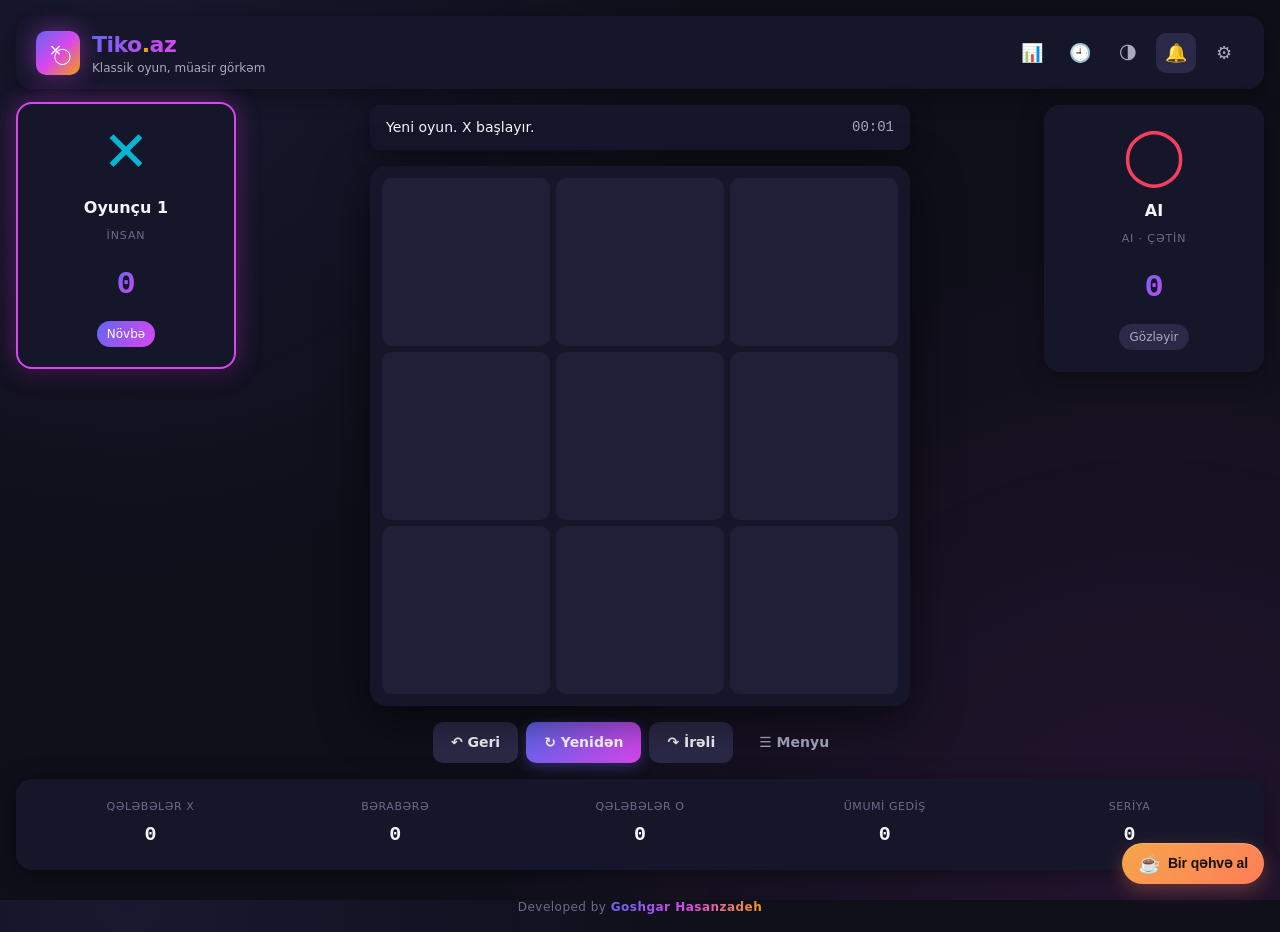
==== commit bebe2841: "Add kofe.al support button (UI + README badge)" ====
--- a/index.html
+++ b/index.html
@@ -407,5 +407,19 @@
   <div class="sr-only" aria-live="polite" id="aria-status"></div>
 
   <script type="module" src="scripts/main.js"></script>
+
+  <!-- kofe.al — bir qəhvə al -->
+  <a class="kofe-floating" href="https://kofe.al/@goshgarhasanov" target="_blank" rel="noopener noreferrer" aria-label="Bir qəhvə al — kofe.al">
+    <span class="kofe-floating__emoji" aria-hidden="true">☕</span>
+    <span class="kofe-floating__label">Bir qəhvə al</span>
+  </a>
+  <style>
+    .kofe-floating{position:fixed;right:16px;bottom:16px;z-index:9999;display:inline-flex;align-items:center;gap:8px;padding:10px 16px;border-radius:9999px;background:linear-gradient(135deg,#f5a64a 0%,#ff7d5a 100%);color:#1a0e08;text-decoration:none;font-family:Inter,-apple-system,BlinkMacSystemFont,"Segoe UI",Roboto,sans-serif;font-weight:600;font-size:14px;letter-spacing:-0.01em;box-shadow:0 6px 18px rgba(255,125,90,.32),inset 0 1px 0 rgba(255,255,255,.18);transition:transform .2s cubic-bezier(.22,1,.36,1),box-shadow .2s ease,filter .15s ease}
+    .kofe-floating:hover{transform:translateY(-2px);filter:brightness(1.06);box-shadow:0 12px 28px rgba(255,125,90,.45),inset 0 1px 0 rgba(255,255,255,.22)}
+    .kofe-floating:active{transform:translateY(0)}
+    .kofe-floating__emoji{font-size:18px;line-height:1;animation:kofe-steam 3s ease-in-out infinite}
+    @keyframes kofe-steam{0%,100%{transform:translateY(0) rotate(0)}50%{transform:translateY(-1px) rotate(-3deg)}}
+    @media (max-width:480px){.kofe-floating .kofe-floating__label{display:none}.kofe-floating{padding:12px}.kofe-floating__emoji{font-size:22px}}
+  </style>
 </body>
 </html>
--- a/styles/components.css
+++ b/styles/components.css
@@ -150,6 +150,17 @@
 /* Sonuncu gediş — yumşaq vurğu */
 .cell[data-last="true"] {
   box-shadow: inset 0 0 0 2px var(--grad-2);
+}
+
+/* Lövhə üzərindəki SVG strikethrough xətti */
+.board { position: relative; }
+.board__strike {
+  position: absolute;
+  inset: 0;
+  width: 100%;
+  height: 100%;
+  pointer-events: none;
+  z-index: 5;
 }
 
 /* Qalib xətti üzərindəki xanalar */
